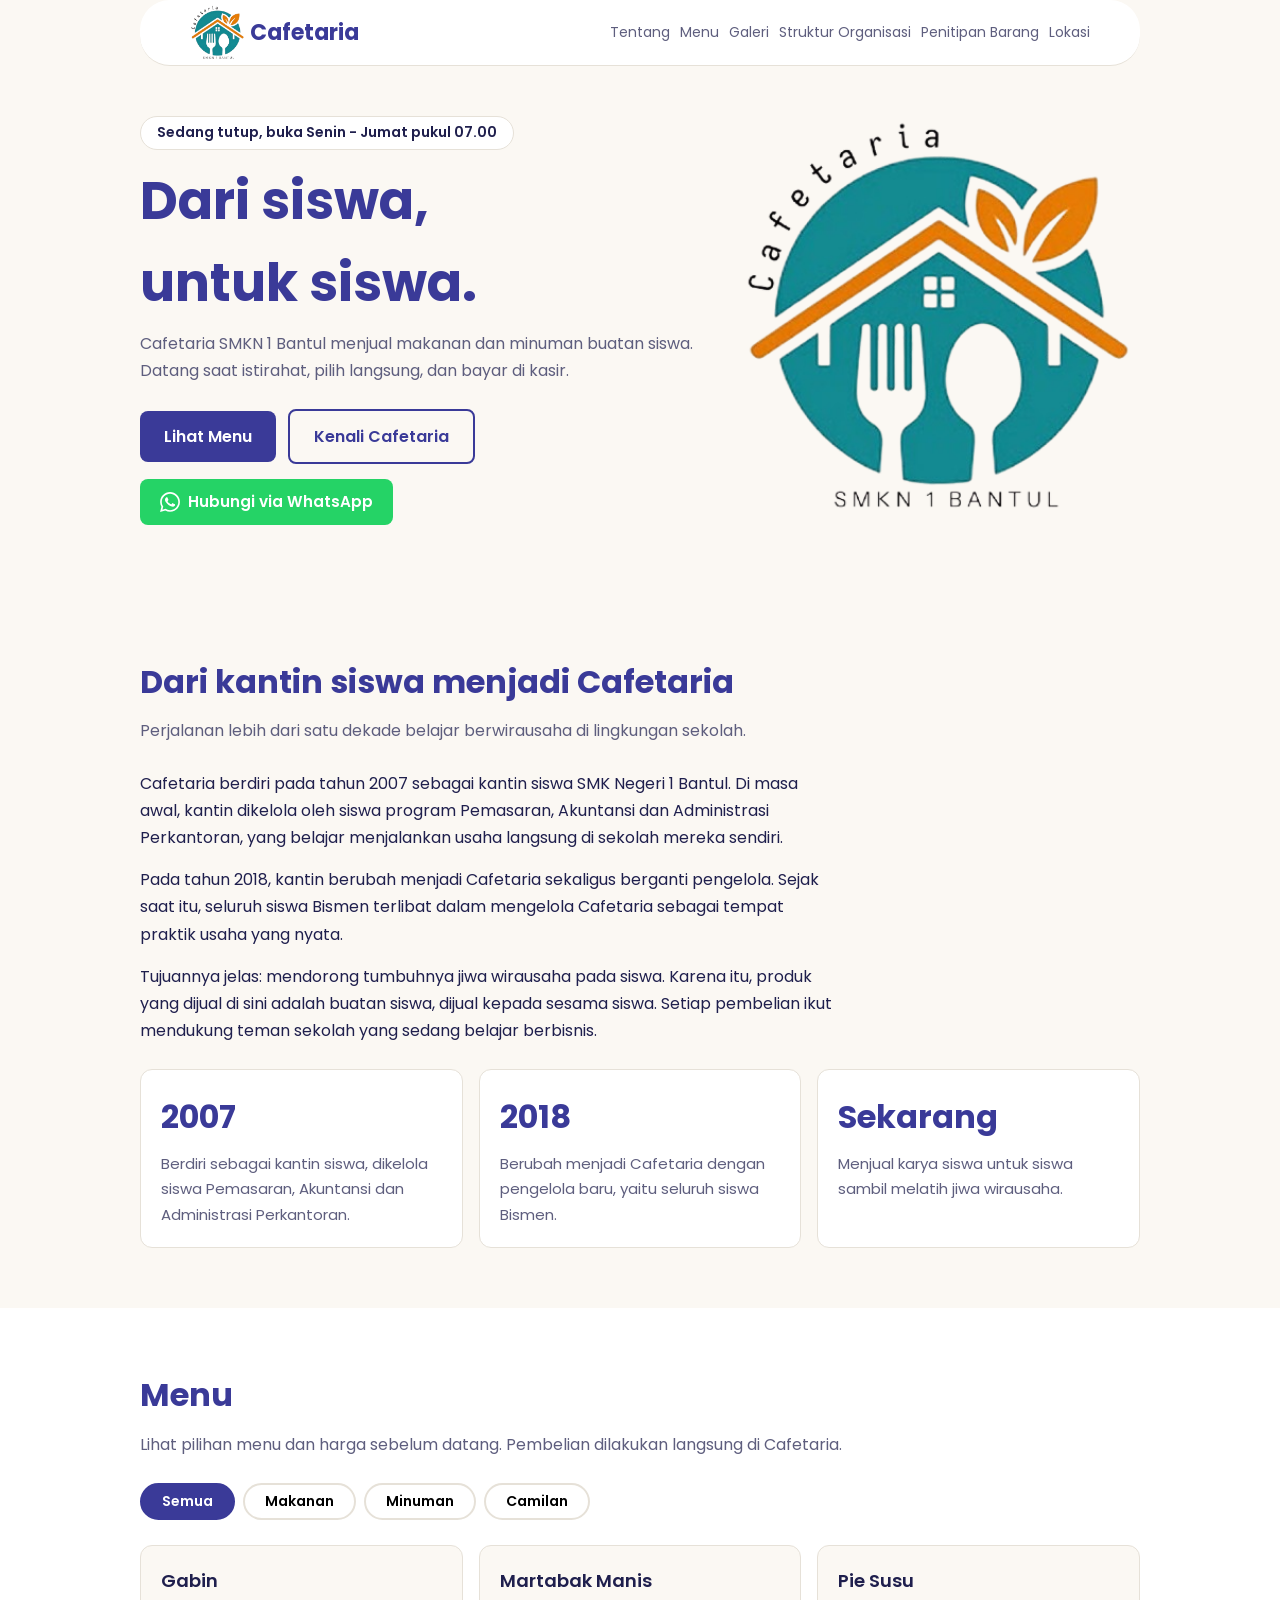
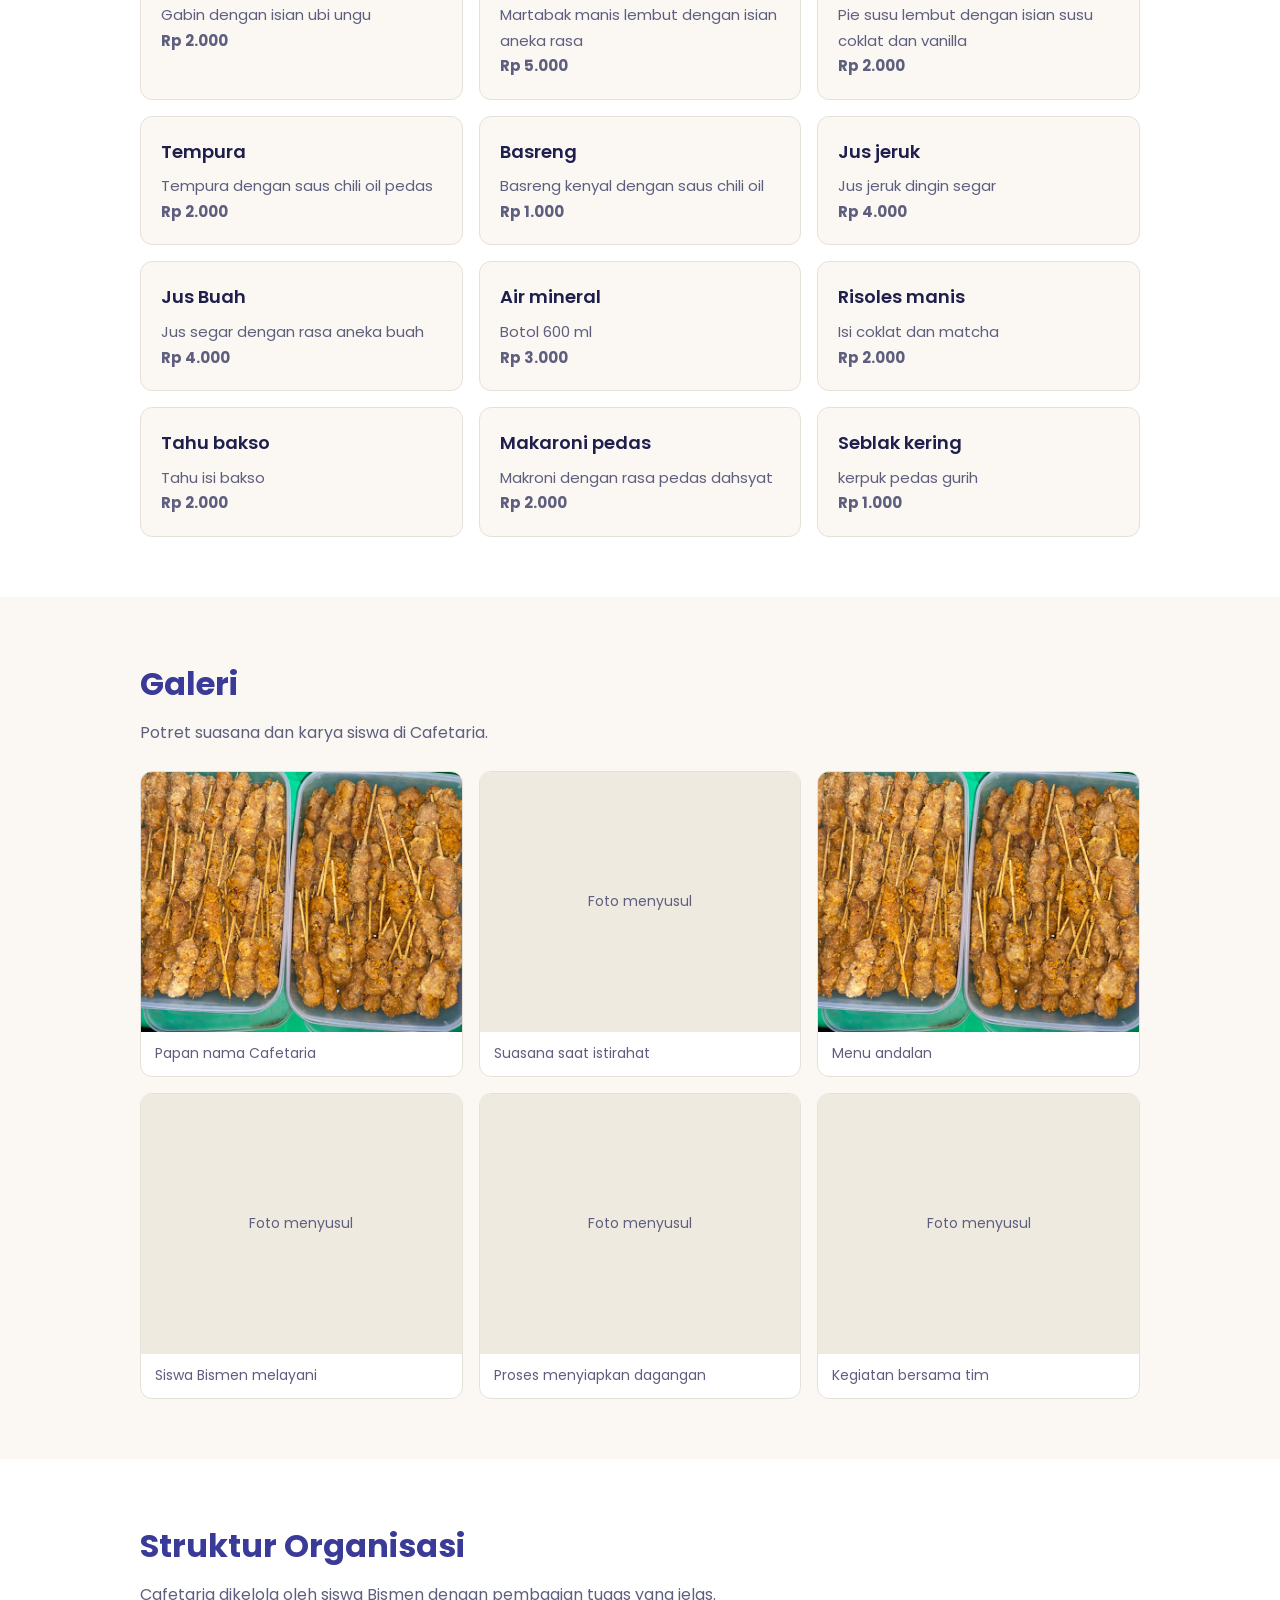
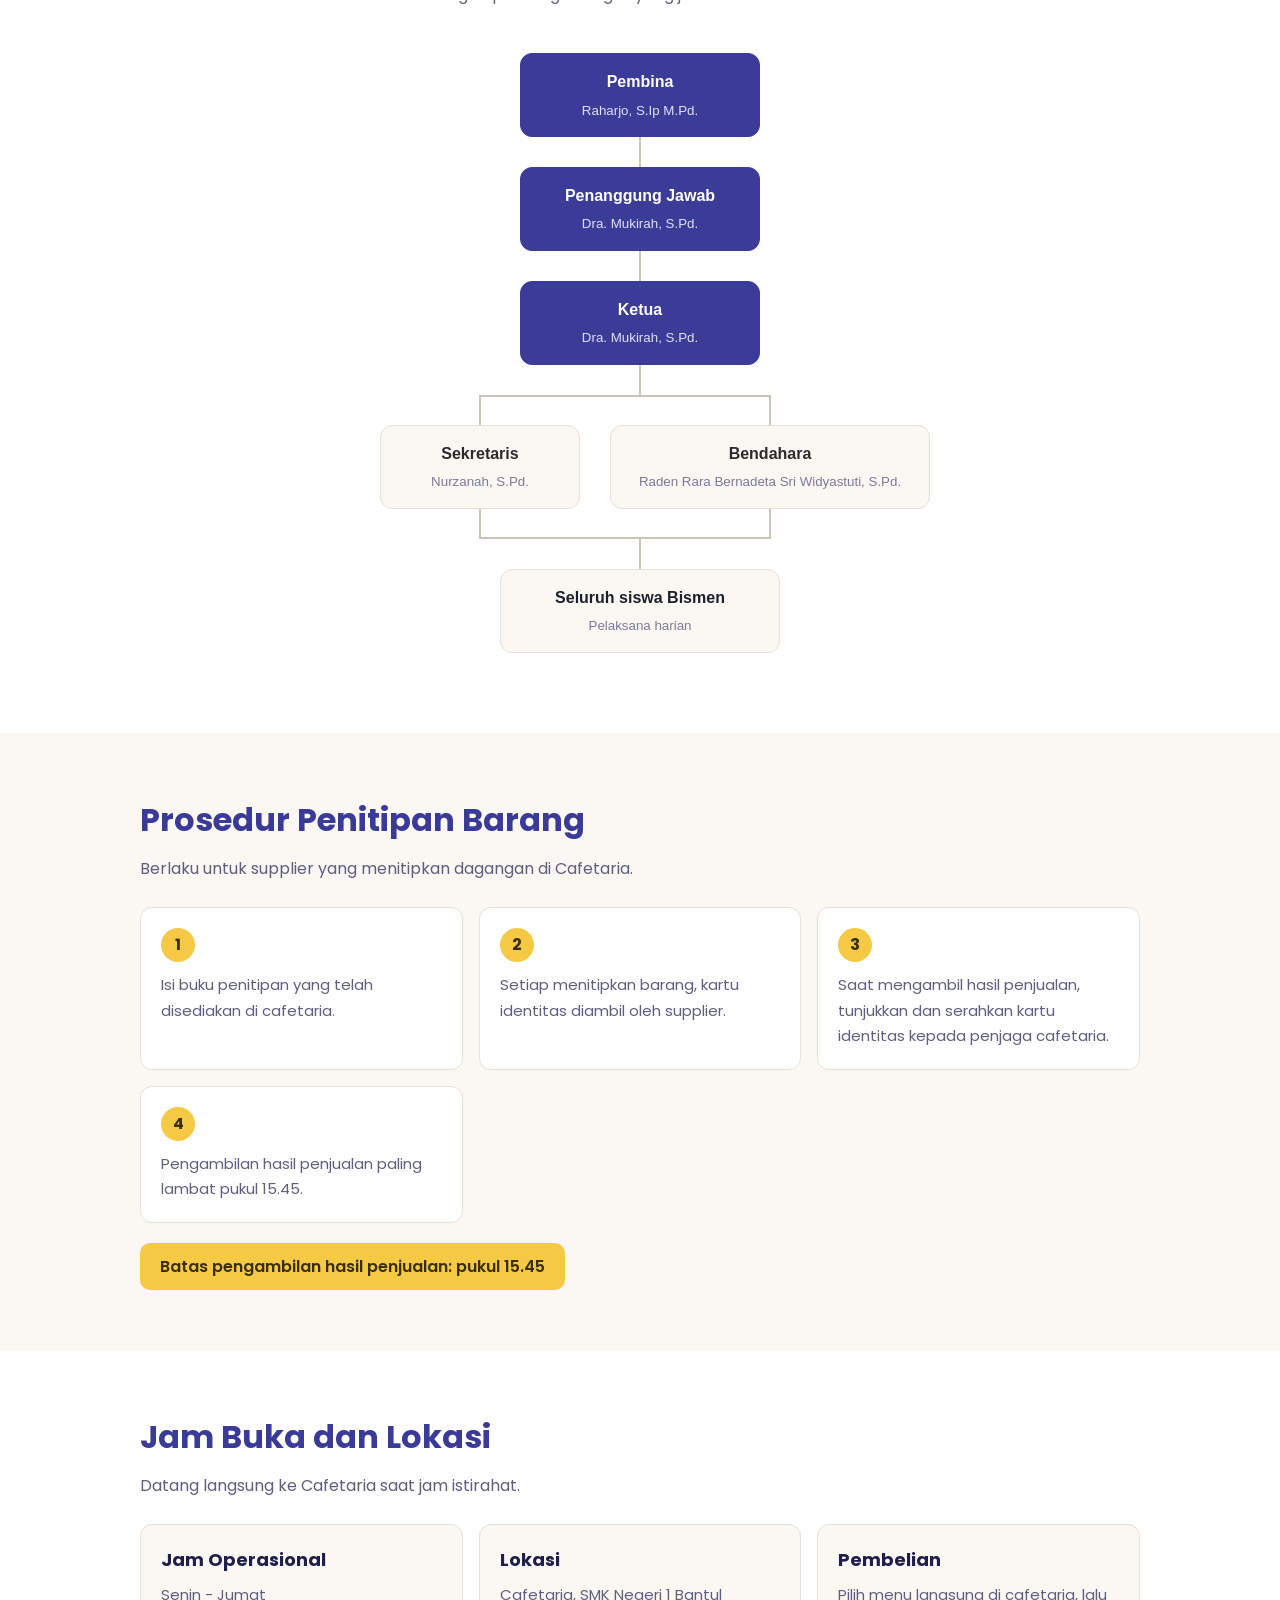
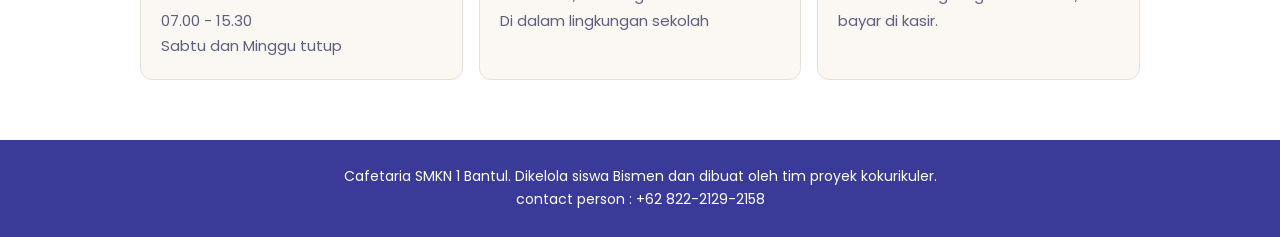
==== index.html @ 9a6d9d2a "Rename cafet.html to index.html" ====
<!DOCTYPE html>
<html lang="id">
<head>
    <meta charset="UTF-8">
    <meta name="viewport" content="width=device-width, initial-scale=1.0">
    <title>Cafetaria SMKN 1 Bantul</title>
    <link rel="icon" href="logo 1.png" type="image/png">
    <!-- Font dari Google Fonts -->
    <link href="https://fonts.googleapis.com/css2?family=Poppins:wght@400;600;700&display=swap" rel="stylesheet">

    <!-- File CSS -->
    <link rel="stylesheet" href="cafet.css">
     
</head>

<body>

    <!-- ===== NAVBAR ===== -->
    <header class="navbar">
        <div class="container nav-isi">
            <a href="#beranda" class="nav-logo">
                <img src="logo 1.png" alt="Logo Cafetaria">
                <span>Cafetaria</span>
            </a>
            <nav class="nav-menu">
                <a href="#tentang">Tentang</a>
                <a href="#menu">Menu</a>
                <a href="#galeri">Galeri</a>
                <a href="#struktur">Struktur Organisasi</a>
                <a href="#penitipan">Penitipan Barang</a>
                <a href="#lokasi">Lokasi</a>
            </nav>
        </div>
    </header>

    <!-- ===== BERANDA ===== -->
    <section id="beranda" class="hero">
        <div class="container hero-isi">
            <div class="hero-teks">
                <p class="status" id="status">Memeriksa jam buka...</p>
                <h1>Dari siswa,</h1>
                <h1>untuk siswa.</h1>
                <p class="hero-deskripsi">
                    Cafetaria SMKN 1 Bantul menjual makanan dan minuman buatan siswa.
                    Datang saat istirahat, pilih langsung, dan bayar di kasir.
                </p>
                <a href="#menu" class="tombol">Lihat Menu</a>
                <a href="#tentang" class="tombol tombol-garis">Kenali Cafetaria</a>

               <a href="https://wa.me/6282221292158" target="_blank" class="btn-wa">
  <svg class="icon-wa" viewBox="0 0 24 24" fill="currentColor">
    <path d="M.057 24l1.687-6.163c-1.041-1.804-1.588-3.849-1.587-5.946.003-6.556 5.338-11.891 11.893-11.891 3.181.001 6.167 1.24 8.413 3.488 2.245 2.248 3.481 5.236 3.48 8.414-.003 6.557-5.338 11.892-11.893 11.892-1.99-.001-3.951-.5-5.688-1.448l-6.305 1.654zm6.597-3.807c1.676.995 3.276 1.591 5.392 1.592 5.448 0 9.886-4.434 9.889-9.885.002-5.462-4.415-9.89-9.881-9.892-5.452 0-9.887 4.434-9.889 9.884-.001 2.225.651 3.891 1.746 5.634l-.999 3.648 3.742-.981zm11.387-5.464c-.074-.124-.272-.198-.57-.347-.297-.149-1.758-.868-2.031-.967-.272-.099-.47-.149-.669.149-.198.297-.768.967-.941 1.165-.173.198-.347.223-.644.074-.297-.149-1.255-.462-2.39-1.475-.883-.788-1.48-1.761-1.653-2.059-.173-.297-.018-.458.13-.606.134-.133.297-.347.446-.521.151-.172.2-.296.3-.495.099-.198.05-.372-.025-.521-.075-.148-.669-1.611-.916-2.206-.242-.579-.487-.501-.669-.51l-.57-.01c-.198 0-.52.074-.792.372s-1.04 1.016-1.04 2.479 1.065 2.876 1.213 3.074c.149.198 2.095 3.2 5.076 4.487.709.306 1.263.489 1.694.626.712.226 1.36.194 1.872.118.571-.085 1.758-.719 2.006-1.413.248-.695.248-1.29.173-1.414z"/>
  </svg>
  Hubungi via WhatsApp
</a>

            </div>
            <div class="hero-gambar">
                <img src="logo 1.png" alt="Logo Cafetaria SMKN 1 Bantul">
            </div>
        </div>
    </section>

    <!-- ===== TENTANG ===== -->
    <section id="tentang" class="bagian">
        <div class="container">
            <h2>Dari kantin siswa menjadi Cafetaria</h2>
            <p class="subjudul">Perjalanan lebih dari satu dekade belajar berwirausaha di lingkungan sekolah.</p>

            <p class="paragraf">
                Cafetaria berdiri pada tahun 2007 sebagai kantin siswa SMK Negeri 1 Bantul.
                Di masa awal, kantin dikelola oleh siswa program Pemasaran, Akuntansi dan Administrasi Perkantoran,
                yang belajar menjalankan usaha langsung di sekolah mereka sendiri.
            </p>
            <p class="paragraf">
                Pada tahun 2018, kantin berubah menjadi Cafetaria sekaligus berganti pengelola.
                Sejak saat itu, seluruh siswa Bismen terlibat dalam mengelola Cafetaria
                sebagai tempat praktik usaha yang nyata.
            </p>
            <p class="paragraf">
                Tujuannya jelas: mendorong tumbuhnya jiwa wirausaha pada siswa.
                Karena itu, produk yang dijual di sini adalah buatan siswa, dijual kepada sesama siswa.
                Setiap pembelian ikut mendukung teman sekolah yang sedang belajar berbisnis.
            </p>

            <div class="kotak-grid">
                <div class="kartu">
                    <h3 class="tahun">2007</h3>
                    <p>Berdiri sebagai kantin siswa, dikelola siswa Pemasaran, Akuntansi dan Administrasi Perkantoran.</p>
                </div>
                <div class="kartu">
                    <h3 class="tahun">2018</h3>
                    <p>Berubah menjadi Cafetaria dengan pengelola baru, yaitu seluruh siswa Bismen.</p>
                </div>
                <div class="kartu">
                    <h3 class="tahun">Sekarang</h3>
                    <p>Menjual karya siswa untuk siswa sambil melatih jiwa wirausaha.</p>
                </div>
            </div>
        </div>
    </section>

    <!-- ===== MENU ===== -->
    <section id="menu" class="bagian bagian-putih">
        <div class="container">
            <h2>Menu</h2>
            <p class="subjudul">Lihat pilihan menu dan harga sebelum datang. Pembelian dilakukan langsung di Cafetaria.</p>

            <!-- Tombol kategori -->
            <div class="tab-menu">
                <button class="tab aktif" onclick="tampilMenu('Semua')">Semua</button>
                <button class="tab" onclick="tampilMenu('Makanan')">Makanan</button>
                <button class="tab" onclick="tampilMenu('Minuman')">Minuman</button>
                <button class="tab" onclick="tampilMenu('Camilan')">Camilan</button>
            </div>

            <!-- Daftar menu diisi oleh script.js -->
            <div class="kotak-grid" id="daftar-menu"></div>
        </div>
    </section>

    <!-- ===== GALERI ===== -->
    <section id="galeri" class="bagian">
        <div class="container">
            <h2>Galeri</h2>
            <p class="subjudul">Potret suasana dan karya siswa di Cafetaria.</p>

            <div class="galeri">
                <div class="foto">
                    <img src="makanan4.jpeg" alt="Menu andalan">
                    <p>Papan nama Cafetaria</p>
                </div>

                <!-- Ganti kotak kosong ini dengan foto asli:
                     <img src="images/namafoto.jpg" alt="deskripsi foto"> -->
                <div class="foto">
                    <div class="foto-kosong">Foto menyusul</div>
                    <p>Suasana saat istirahat</p>
                </div>
                <div class="foto">
                    <img src="makanan4.jpeg" alt="Menu andalan">
                    <p>Menu andalan</p>
                </div>
                <div class="foto">
                    <div class="foto-kosong">Foto menyusul</div>
                    <p>Siswa Bismen melayani</p>
                </div>
                <div class="foto">
                    <div class="foto-kosong">Foto menyusul</div>
                    <p>Proses menyiapkan dagangan</p>
                </div>
                <div class="foto">
                    <div class="foto-kosong">Foto menyusul</div>
                    <p>Kegiatan bersama tim</p>
                </div>
            </div>
        </div>
    </section>

    <!-- ===== STRUKTUR ORGANISASI ===== -->
    <section id="struktur" class="bagian bagian-putih">
        <div class="container">
            <h2>Struktur Organisasi</h2>
            <p class="subjudul">Cafetaria dikelola oleh siswa Bismen dengan pembagian tugas yang jelas.</p>
             
    <div class="struktur">
    <!-- Level 1: Pembina -->
    <div class="baris">
        <div class="jabatan utama">Pembina<br><small>Raharjo, S.Ip M.Pd.</small></div>
    </div>
    <div class="garis-vertikal"></div>
    
    <!-- Level 2: Penanggung Jawab -->
    <div class="baris">
        <div class="jabatan utama">Penanggung Jawab<br><small>Dra. Mukirah, S.Pd.</small></div>
    </div>
    <div class="garis-vertikal"></div>
    
    <!-- Level 3: Ketua -->
    <div class="baris">
        <div class="jabatan utama">Ketua<br><small>Dra. Mukirah, S.Pd.</small></div>
    </div>
    <div class="garis-vertikal"></div>
    
    <!-- AREA PERCABANGAN -->
    <div class="area-cabang">
        <!-- Garis Horizontal Atas -->
        <div class="garis-h garis-atas"></div>
        
        <div class="baris-cabang">
            <!-- Kiri: Sekretaris -->
            <div class="kolom-cabang">
                <div class="garis-sambung-kotak"></div>
                <div class="jabatan font-sekretaris">Sekretaris<br><small>Nurzanah, S.Pd.</small></div>
                <div class="garis-sambung-kotak"></div>
            </div>
            
            <!-- Kanan: Bendahara -->
            <div class="kolom-cabang">
                <div class="garis-sambung-kotak"></div>
                <div class="jabatan font-bendahara">Bendahara<br><small>Raden Rara Bernadeta Sri Widyastuti, S.Pd.</small></div>
                <div class="garis-sambung-kotak"></div>
            </div>
        </div>
        
        <!-- Garis Horizontal Bawah -->
        <div class="garis-h garis-bawah"></div>
    </div>
    
    <div class="garis-vertikal"></div>
    
    <!-- Level 4: Seluruh Siswa Bismen -->
    <div class="baris">
        <div class="jabatan font-bismen">
            <span class="teks-bismen">Seluruh siswa Bismen</span><br>
            <small>Pelaksana harian</small>
        </div>
    </div>
</div>
        </div>
    </section>

    <!-- ===== PROSEDUR PENITIPAN BARANG ===== -->
    <section id="penitipan" class="bagian">
        <div class="container">
            <h2>Prosedur Penitipan Barang</h2>
            <p class="subjudul">Berlaku untuk supplier yang menitipkan dagangan di Cafetaria.</p>

            <div class="kotak-grid">
                <div class="kartu">
                    <span class="nomor">1</span>
                    <p>Isi buku penitipan yang telah disediakan di cafetaria.</p>
                </div>
                <div class="kartu">
                    <span class="nomor">2</span>
                    <p>Setiap menitipkan barang, kartu identitas diambil oleh supplier.</p>
                </div>
                <div class="kartu">
                    <span class="nomor">3</span>
                    <p>Saat mengambil hasil penjualan, tunjukkan dan serahkan kartu identitas kepada penjaga cafetaria.</p>
                </div>
                <div class="kartu">
                    <span class="nomor">4</span>
                    <p>Pengambilan hasil penjualan paling lambat pukul 15.45.</p>
                </div>
            </div>

            <p class="catatan">Batas pengambilan hasil penjualan: pukul 15.45</p>
        </div>
    </section>

    <!-- ===== LOKASI ===== -->
    <section id="lokasi" class="bagian bagian-putih">
        <div class="container">
            <h2>Jam Buka dan Lokasi</h2>
            <p class="subjudul">Datang langsung ke Cafetaria saat jam istirahat.</p>

            <div class="kotak-grid">
                <div class="kartu">
                    <h3>Jam Operasional</h3>
                    <p>Senin - Jumat</p>
                    <p>07.00 - 15.30</p>
                    <p>Sabtu dan Minggu tutup</p>
                </div>
                <div class="kartu">
                    <h3>Lokasi</h3>
                    <p>Cafetaria, SMK Negeri 1 Bantul</p>
                    <p>Di dalam lingkungan sekolah</p>
                </div>
                <div class="kartu">
                    <h3>Pembelian</h3>
                    <p>Pilih menu langsung di cafetaria, lalu bayar di kasir.</p>
                </div>
            </div>
        </div>
    </section>

    <!-- ===== FOOTER ===== -->
    <footer class="footer">
        <div class="container">
            <p>Cafetaria SMKN 1 Bantul. Dikelola siswa Bismen dan dibuat oleh tim proyek kokurikuler.</p>
            <p>contact person : +62 822-2129-2158 </p>
        </div>
    </footer>

    <!-- File JavaScript -->
    <script src="cafet.js"></script>
</body>
</html>
---- cafet.css ----
/* ===== RESET DAN PENGATURAN DASAR ===== */
* {
    margin: 0;
    padding: 0;
    box-sizing: border-box;
}

html {
    scroll-behavior: smooth;
}

body {
    font-family: 'Poppins', sans-serif;
    background-color: #fbf8f3;
    color: #1f1f4d;
    line-height: 1.7;
}

a {
    text-decoration: none;
    color: inherit;
}

img {
    max-width: 100%;
}

/* Pembungkus isi supaya rapi di tengah */
.container {
    width: 90%;
    max-width: 1000px;
    margin: 0 auto;
}

/* ===== NAVBAR ===== */
.navbar {
    background-color: #ffffff;
    border-bottom: 1px solid #e6e1d8;
    position: sticky;
    top: 0;
    z-index: 10;
    border-radius: 30px 30px 30px 30px;
    max-width: 1000px;
    margin: 0 auto;
}

.nav-isi {
    display: flex;
    justify-content: space-between;
    align-items: center;
    flex-wrap: wrap;
    padding: 5px 0;
}

.nav-logo {
    display: flex;
    align-items: center;
    gap: 5px;
    font-size: 22px;
    font-weight: 700;
    color: #3a3a98;
}

.nav-logo img {
    width: 55px;
    height: 55px;
}

.nav-menu {
    display: flex;
    gap: 10px;
    font-size: 14px;
}

.nav-menu a {
    color: #5e5e7e;
}

.nav-menu a:hover {
    color: #3a3a98;
}

/* ===== HERO / BERANDA ===== */
.hero {
    padding: 50px 0 70px;
}

.hero-isi {
    display: flex;
    align-items: center;
    justify-content: space-between;
    gap: 30px;
}

.hero-teks {
    flex: 1.4;
}

.hero-gambar {
    flex: 1;
    text-align: center;
}

.hero-gambar img {
    width: 100%;
    max-width: 400px;
}

.status {
    display: inline-block;
    background-color: #ffffff;
    border: 1px solid #e6e1d8;
    border-radius: 30px;
    padding: 4px 16px;
    font-size: 14px;
    font-weight: 600;
}

.hero h1 {
    font-size: 52px;
    line-height: 1.2;
    margin: 20px 0 15px;
    color: #3a3a98;
}

.hero-deskripsi {
    color: #5e5e7e;
    margin-bottom: 25px;
}

.tombol {
    display: inline-block;
    background-color: #3a3a98;
    color: #ffffff;
    padding: 12px 24px;
    border-radius: 8px;
    font-weight: 600;
    margin-right: 8px;
}

.tombol:hover {
    background-color: #2c2c78;
}

.tombol-garis {
    background-color: transparent;
    color: #3a3a98;
    border: 2px solid #3a3a98;
}

.tombol-garis:hover {
    background-color: #3a3a98;
    color: #ffffff;
}

.kontak-cafetaria {
    margin-top: 25px;
}

.kontak-cafetaria p {
    margin: 8px 0;
    font-size: 16px;
    color: #4A4A4A; /* Warna teks abu-abu gelap agar senada */
}


/* ===== BAGIAN UMUM ===== */
.bagian {
    padding: 60px 0;
}

.bagian-putih {
    background-color: #ffffff;
}

.bagian h2 {
    font-size: 32px;
    color: #3a3a98;
    margin-bottom: 8px;
}

.subjudul {
    color: #5e5e7e;
    margin-bottom: 25px;
}

.paragraf {
    max-width: 700px;
    margin-bottom: 15px;
}
.btn-wa {
  display: inline-flex;
  align-items: center;
  gap: 8px;
  background-color: #25d366;
  color: #ffffff;
  font-weight: 600;
  font-size: 0.95rem;
  padding: 10px 20px;
  border-radius: 8px;
  text-decoration: none;
  transition: background-color 0.2s ease, transform 0.1s ease;
  margin-top: 15px;
}

.btn-wa:hover {
  background-color: #1ebd56;
  transform: translateY(-2px);
}

.icon-wa {
  width: 20px;
  height: 20px;
}
/* ===== KARTU (dipakai di banyak bagian) ===== */
.kotak-grid {
    display: grid;
    grid-template-columns: repeat(3, 1fr);
    gap: 16px;
    margin-top: 25px;
}

.kartu {
    background-color: #ffffff;
    border: 1px solid #e6e1d8;
    border-radius: 12px;
    padding: 20px;
}

.bagian-putih .kartu {
    background-color: #fbf8f3;
}

.kartu h3 {
    font-size: 18px;
    margin-bottom: 6px;
}

.kartu p {
    font-size: 15px;
    color: #5e5e7e;
}

.tahun {
    font-size: 32px !important;
    color: #3a3a98;
}

/* ===== MENU ===== */
.tab-menu {
    display: flex;
    flex-wrap: wrap;
    gap: 8px;
}

.tab {
    background-color: #ffffff;
    border: 2px solid #e6e1d8;
    border-radius: 30px;
    padding: 6px 20px;
    font-family: 'Poppins', sans-serif;
    font-size: 14px;
    font-weight: 600;
    cursor: pointer;
}

.tab.aktif {
    background-color: #3a3a98;
    border-color: #3a3a98;
    color: #ffffff;
}

.nama-menu {
    font-size: 18px;
    font-weight: 600;
}

.harga {
    font-weight: 700;
    color: #3a3a98;
}

/* ===== GALERI ===== */
.galeri {
    display: grid;
    grid-template-columns: repeat(3, 1fr);
    gap: 16px;
}

.foto {
    background-color: #ffffff;
    border: 1px solid #e6e1d8;
    border-radius: 12px;
    overflow: hidden;
}

.foto img {
    width: 100%;
    height: 260px;
    object-fit: cover;
    display: block;
}

.foto-kosong {
    height: 260px;
    background-color: #efeae0;
    display: flex;
    align-items: center;
    justify-content: center;
    color: #5e5e7e;
    font-size: 14px;
}

.foto p {
    padding: 10px 14px;
    font-size: 14px;
    color: #5e5e7e;
}

/* ===== STRUKTUR ORGANISASI ===== */
.struktur {
    display: flex;
    flex-direction: column;
    align-items: center;
    padding: 20px;
    font-family: sans-serif;
}

.baris {
    display: flex;
    justify-content: center;
    width: 100%;
}

/* Garis Vertikal Utama */
.garis-vertikal {
    width: 2px;
    height: 30px;
    background-color: #c9c4b8;
}

/* Kotak Jabatan Standar */
.jabatan {
    background-color: #fbf8f3;
    border: 1px solid #e6e1d8;
    border-radius: 12px;
    padding: 14px 20px;
    text-align: center;
    font-weight: 600;
    color: #2b2b2b;
    box-sizing: border-box;
}

.jabatan small {
    font-weight: 400;
    color: #7a7a9a;
    margin-top: 4px;
    display: block;
}

/* Lebar & Warna Kotak Utama */
.jabatan.utama {
    background-color: #3b3b98;
    border-color: #3b3b98;
    color: #ffffff;
    width: 240px;
}

.jabatan.utama small {
    color: #e0e0ff;
}

.font-sekretaris {
    width: 200px;
}

.font-bendahara {
    width: 320px; 
}

.font-bismen {
    width: 280px;
}

.teks-bismen {
    color: #1a202c;
    font-weight: 700;
}

/* ==================================================
   CSS PERCABANGAN PRESISI (TANPA GARIS BERLEBIHAN)
   ================================================== */

.area-cabang {
    position: relative;
    display: flex;
    flex-direction: column;
    align-items: center;
    width: 100%;
    max-width: 580px;
}

.baris-cabang {
    display: flex;
    justify-content: space-between;
    width: 100%;
}

.kolom-cabang {
    display: flex;
    flex-direction: column;
    align-items: center;
    flex: 1;
}

.garis-sambung-kotak {
    width: 2px;
    height: 30px;
    background-color: #c9c4b8;
}

/* Membuat garis horizontal hanya membentang pas di tengah-tengah antar kolom */
.garis-h {
    position: absolute;
    height: 2px;
    background-color: #c9c4b8;
    width: calc(100% - 290px); /* Mengatur panjang agar berhenti tepat di tengah kotak atas/bawah */
    left: 130px;
}

.garis-atas {
    top: 0;
}

.garis-bawah {
    bottom: 0;
}
/* ===== PENITIPAN BARANG ===== */
.nomor {
    display: inline-block;
    width: 34px;
    height: 34px;
    line-height: 34px;
    text-align: center;
    background-color: #f6c945;
    color: #3a2f00;
    font-weight: 700;
    border-radius: 50%;
    margin-bottom: 10px;
}

.catatan {
    display: inline-block;
    background-color: #f6c945;
    color: #3a2f00;
    font-weight: 600;
    padding: 10px 20px;
    border-radius: 10px;
    margin-top: 20px;
}

/* ===== FOOTER ===== */
.footer {
    background-color: #3a3a98;
    color: #ffffff;
    text-align: center;
    padding: 25px 0;
    font-size: 14px;
}

/* ===== RESPONSIF TABLET ===== */
@media (max-width: 800px) {
    .kotak-grid,
    .galeri {
        grid-template-columns: repeat(2, 1fr);
    }

    .hero h1 {
        font-size: 40px;
    }
}

/* ===== RESPONSIF HP ===== */
@media (max-width: 600px) {
    .nav-isi {
        flex-direction: column;
        gap: 8px;
    }

    .nav-menu {
        flex-wrap: wrap;
        justify-content: center;
        gap: 12px;
    }

    .hero-isi {
        flex-direction: column-reverse;
    }

    .hero-gambar img {
        max-width: 200px;
    }

    .hero h1 {
        font-size: 32px;
    }

    .tombol-garis {
        margin-top: 10px;
    }

    .jam-istirahat {
        flex-wrap: wrap;
    }

    .kotak-grid,
    .galeri {
        grid-template-columns: 1fr;
    }
}
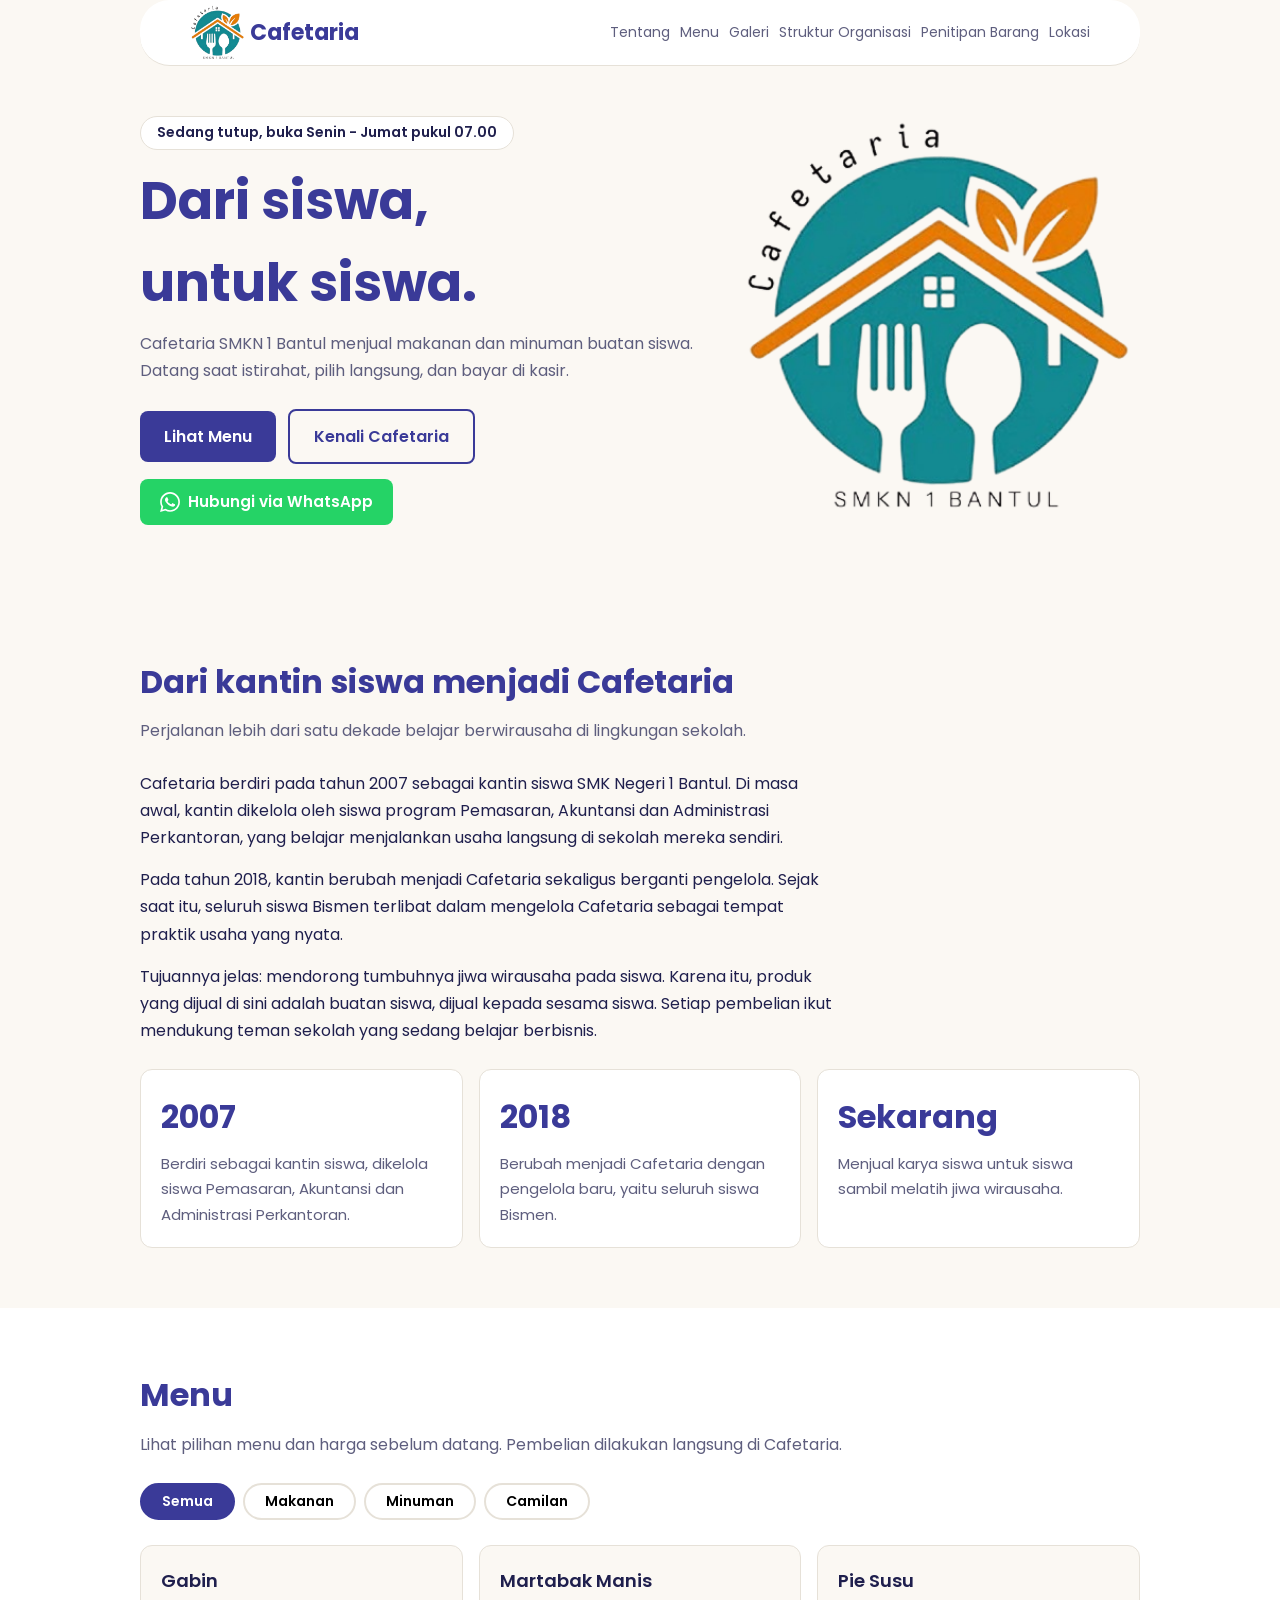
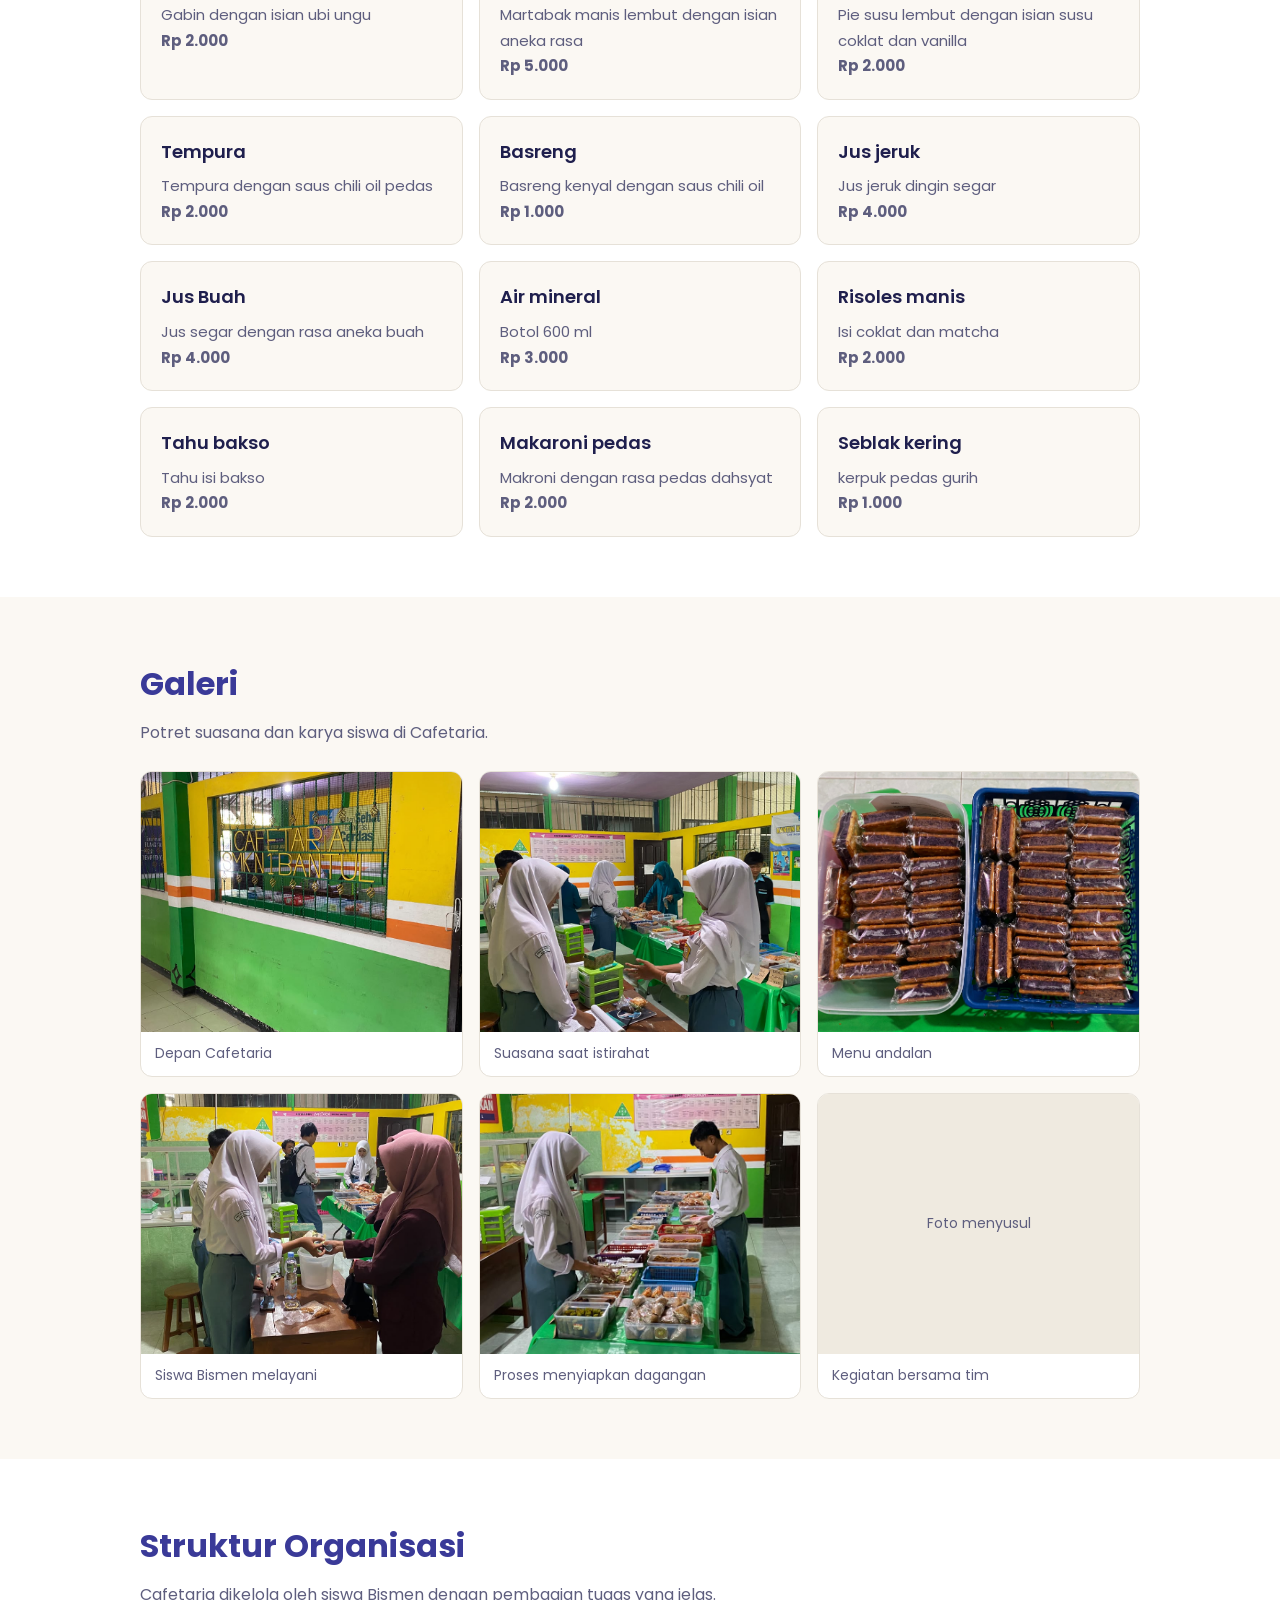
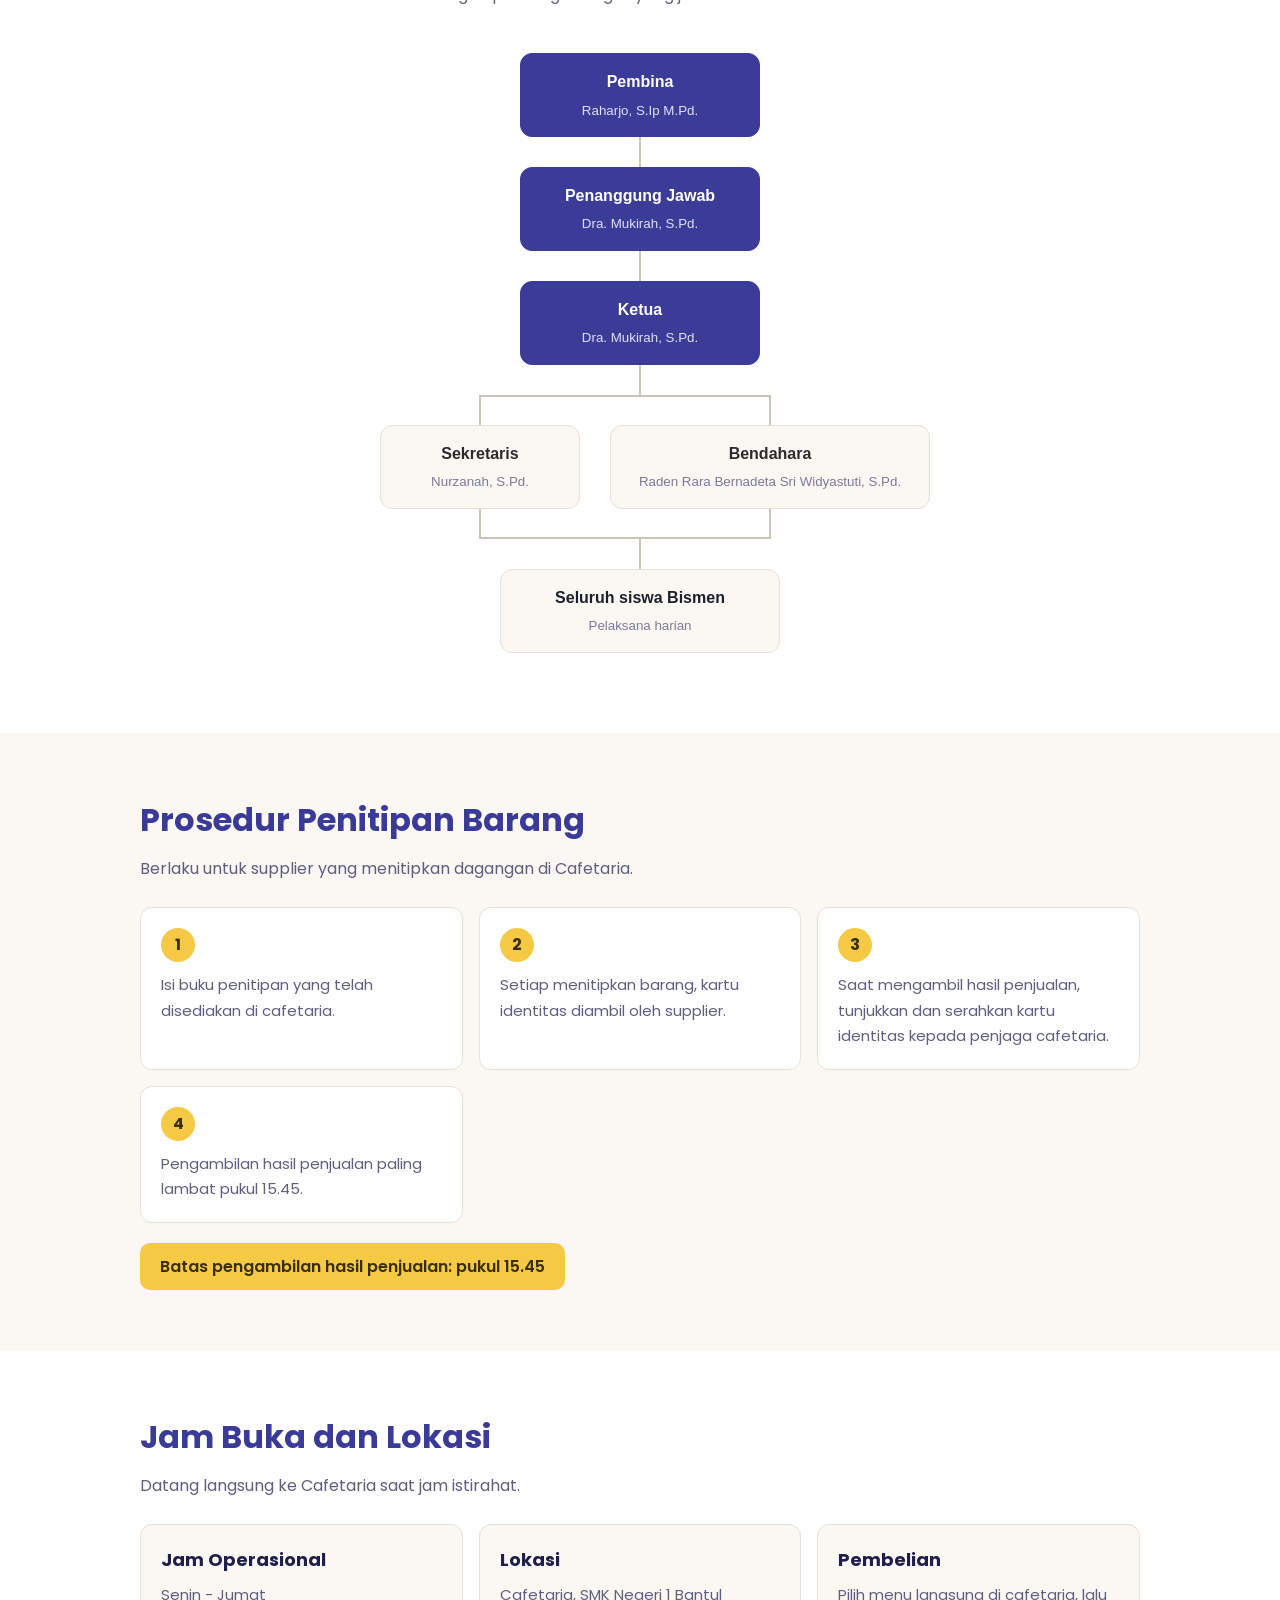
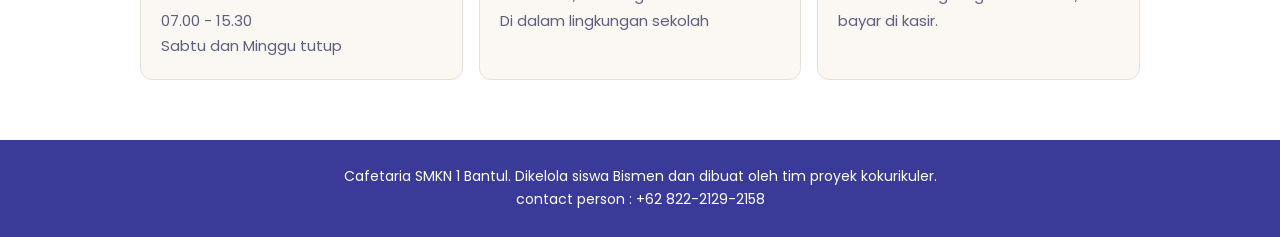
==== commit fa4d2524: "frist commit" ====
--- a/index.html
+++ b/index.html
@@ -127,26 +127,26 @@
 
             <div class="galeri">
                 <div class="foto">
-                    <img src="makanan4.jpeg" alt="Menu andalan">
-                    <p>Papan nama Cafetaria</p>
+                    <img src="depan.jpeg" alt="Menu andalan">
+                    <p>Depan Cafetaria</p>
                 </div>
 
                 <!-- Ganti kotak kosong ini dengan foto asli:
                      <img src="images/namafoto.jpg" alt="deskripsi foto"> -->
                 <div class="foto">
-                    <div class="foto-kosong">Foto menyusul</div>
+                    <img src="ramai.jpeg" alt="Menu andalan">
                     <p>Suasana saat istirahat</p>
                 </div>
                 <div class="foto">
-                    <img src="makanan4.jpeg" alt="Menu andalan">
+                    <img src="makanan1.jpeg" alt="Menu andalan">
                     <p>Menu andalan</p>
                 </div>
                 <div class="foto">
-                    <div class="foto-kosong">Foto menyusul</div>
+                    <img src="melayani.jpeg" alt="Menu andalan">
                     <p>Siswa Bismen melayani</p>
                 </div>
                 <div class="foto">
-                    <div class="foto-kosong">Foto menyusul</div>
+                    <img src="siap.jpeg" alt="Proses menyiapkan dagangan">
                     <p>Proses menyiapkan dagangan</p>
                 </div>
                 <div class="foto">
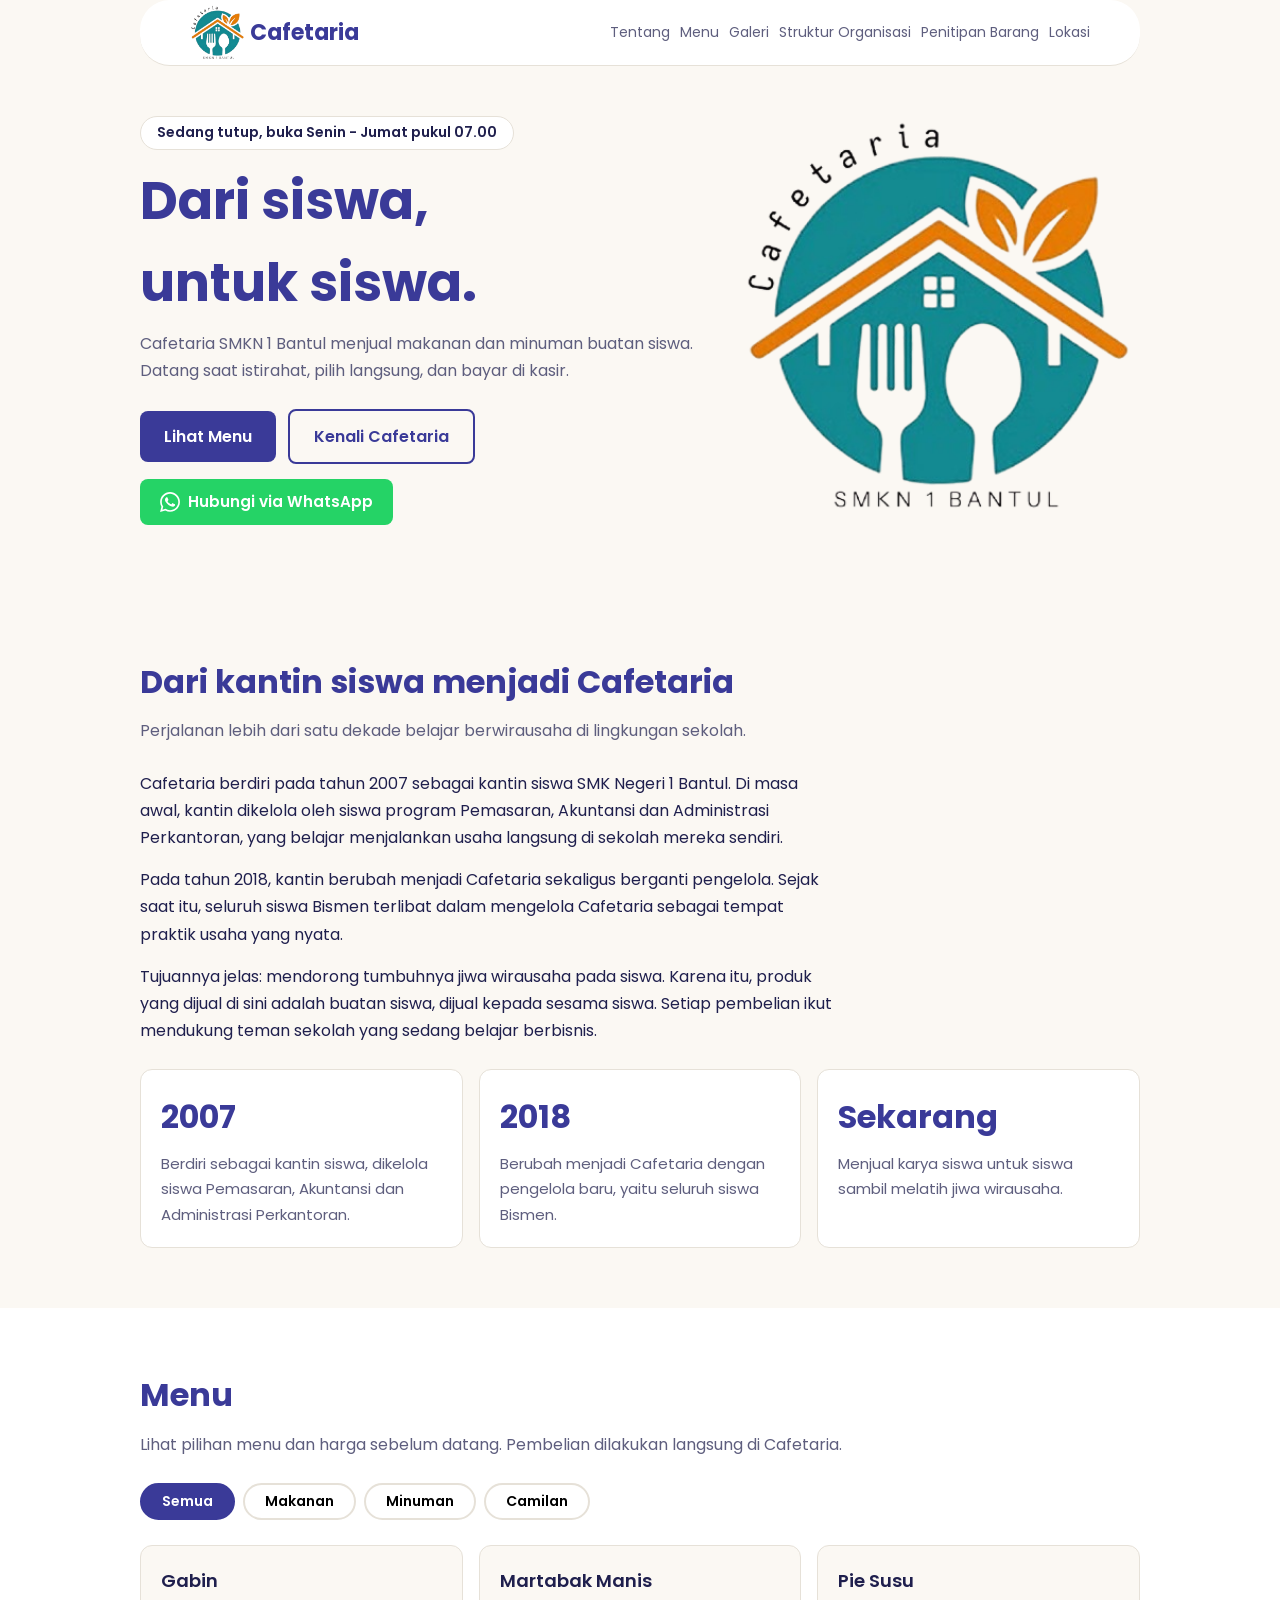
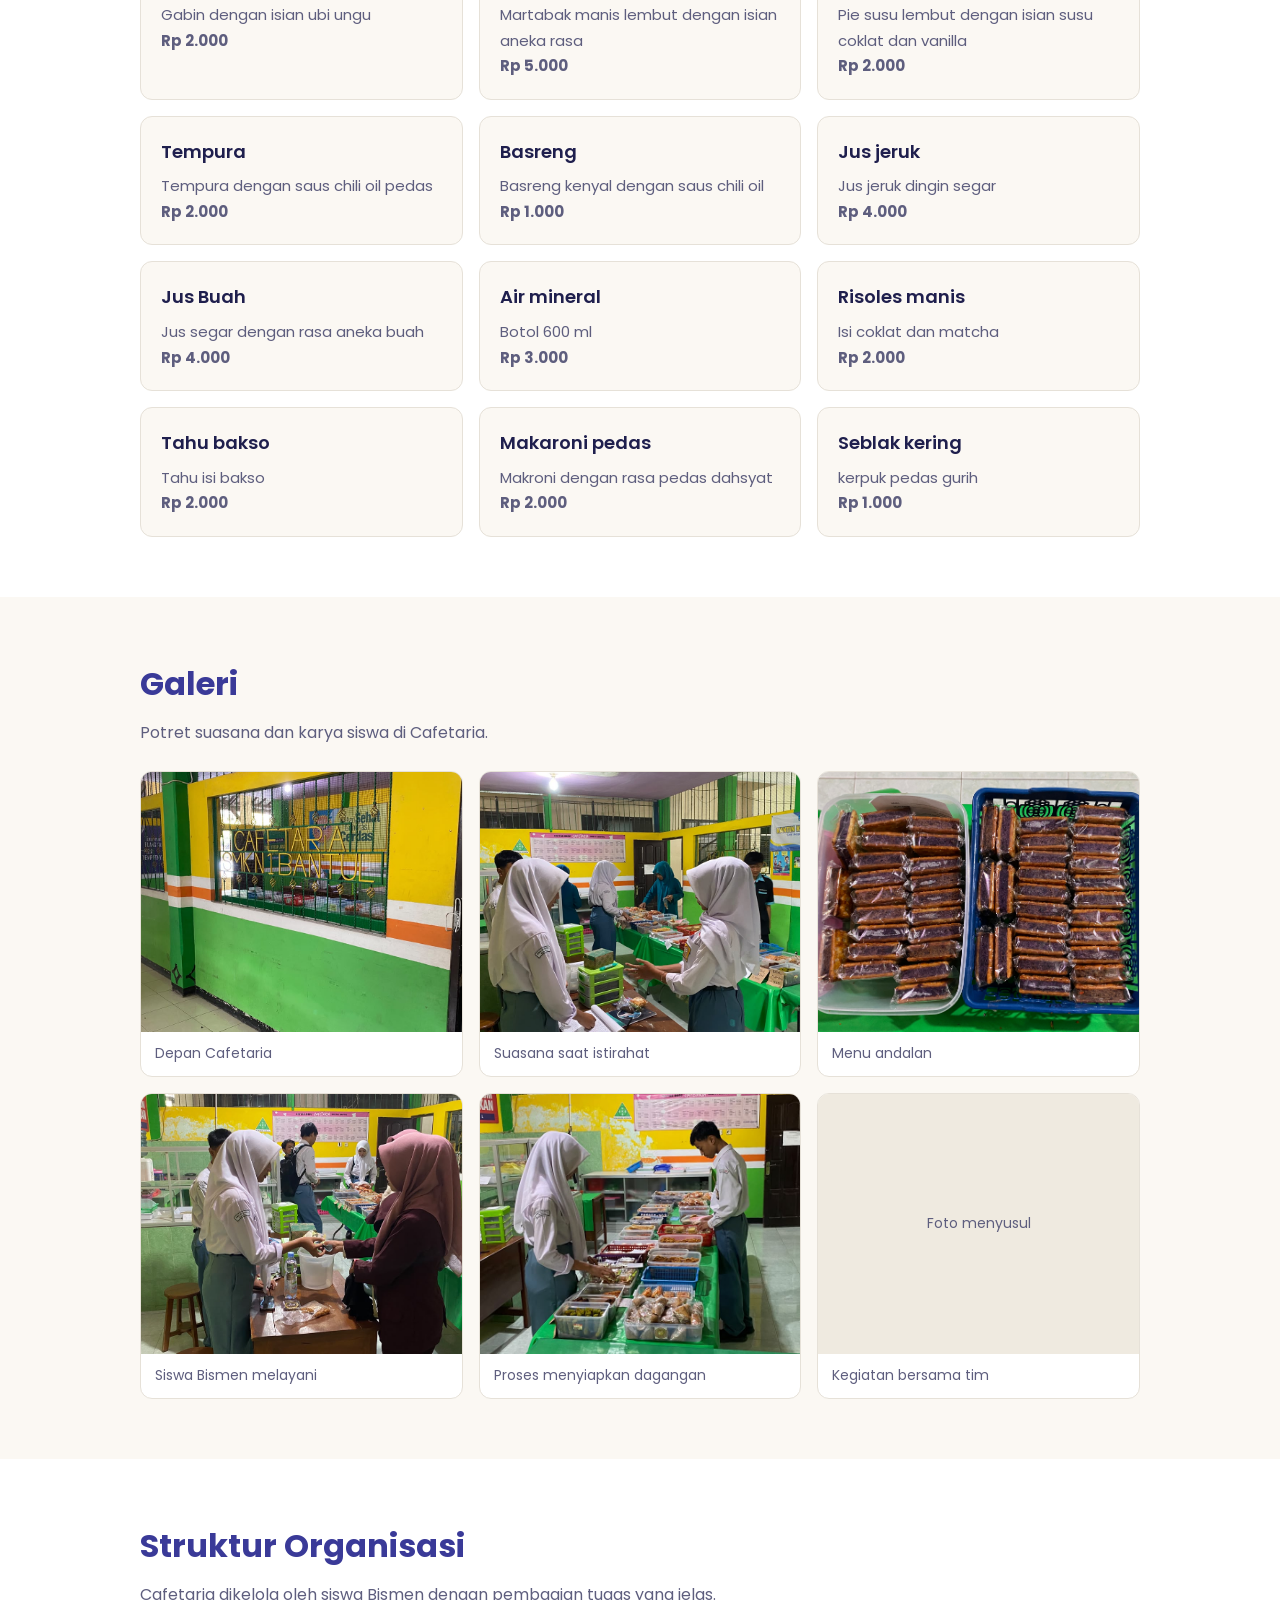
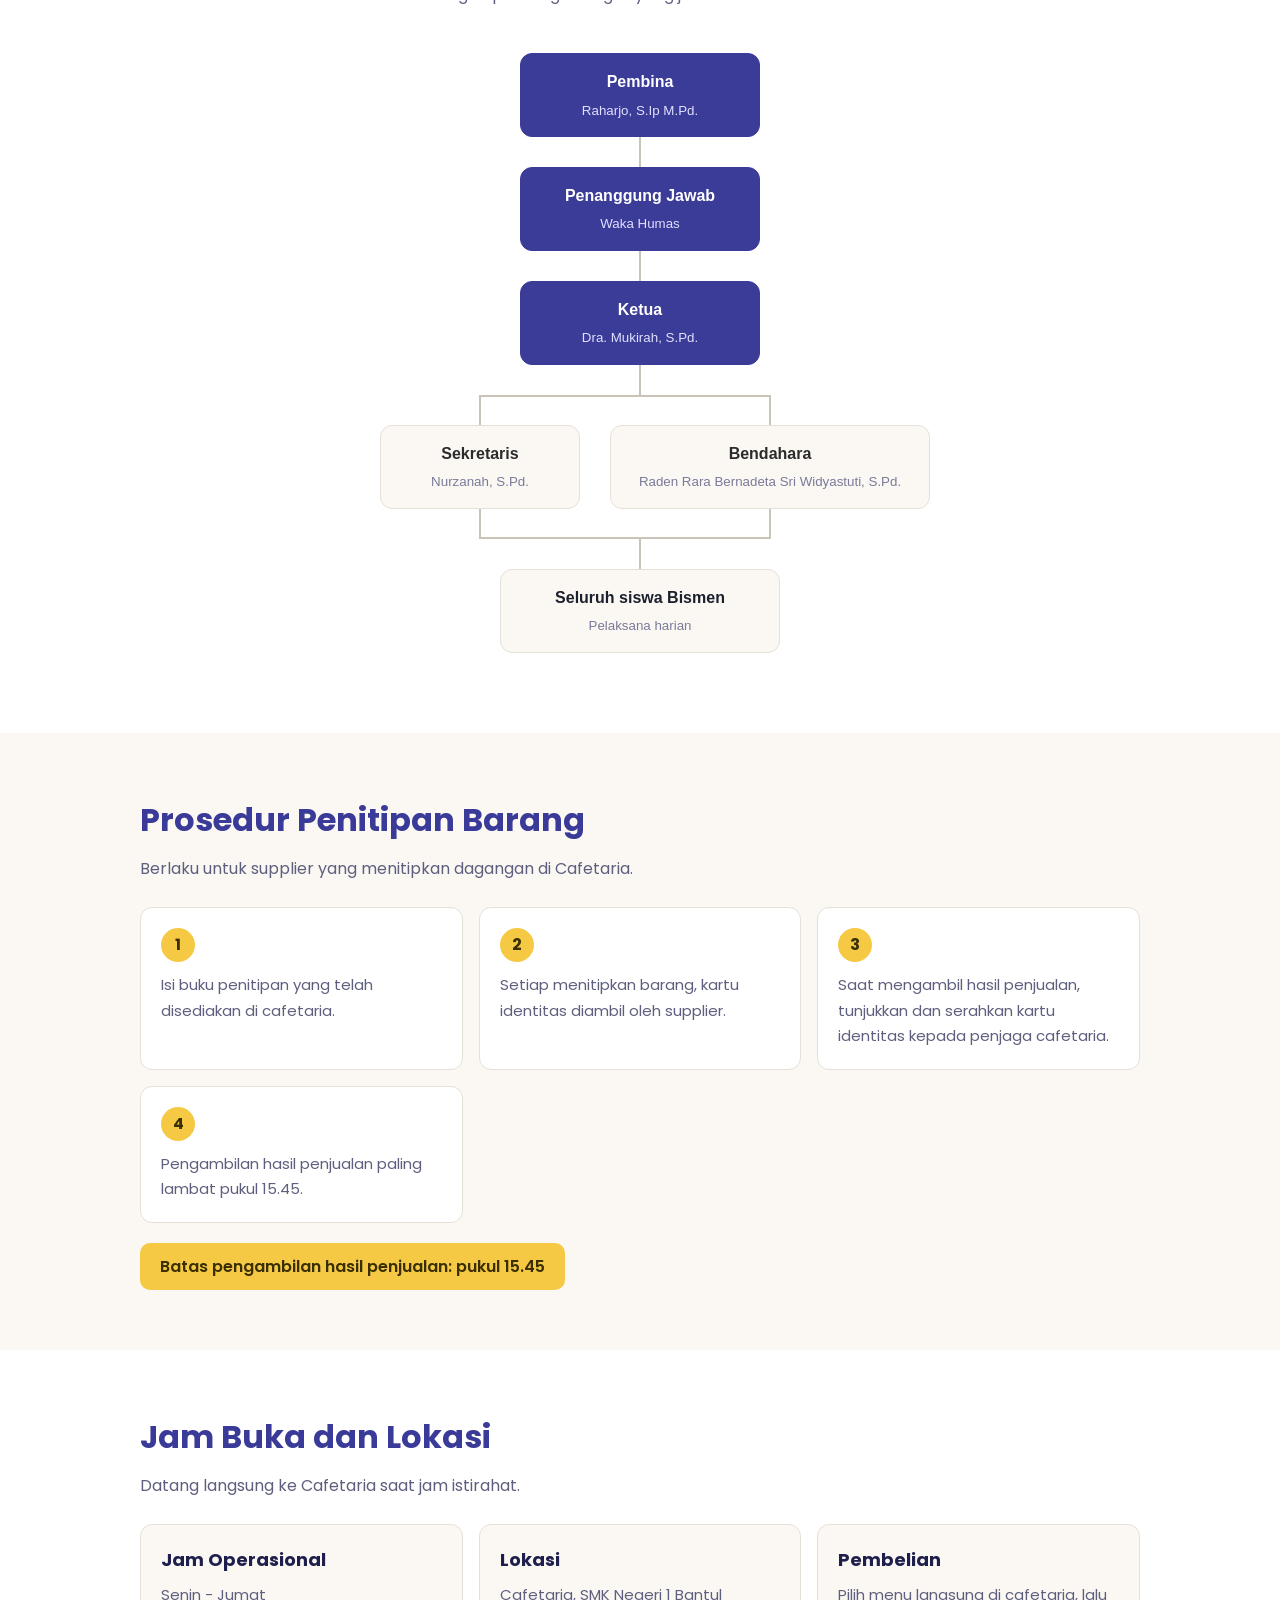
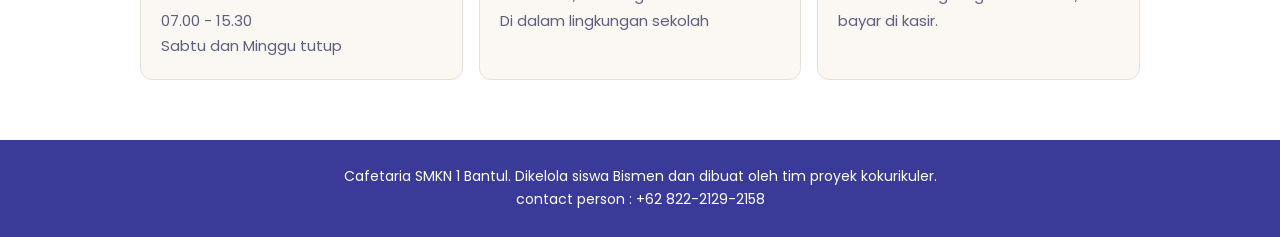
==== commit c4d5af3d: "frist commit" ====
--- a/index.html
+++ b/index.html
@@ -172,7 +172,7 @@
     
     <!-- Level 2: Penanggung Jawab -->
     <div class="baris">
-        <div class="jabatan utama">Penanggung Jawab<br><small>Dra. Mukirah, S.Pd.</small></div>
+        <div class="jabatan utama">Penanggung Jawab<br><small>Waka Humas</small></div>
     </div>
     <div class="garis-vertikal"></div>
     
